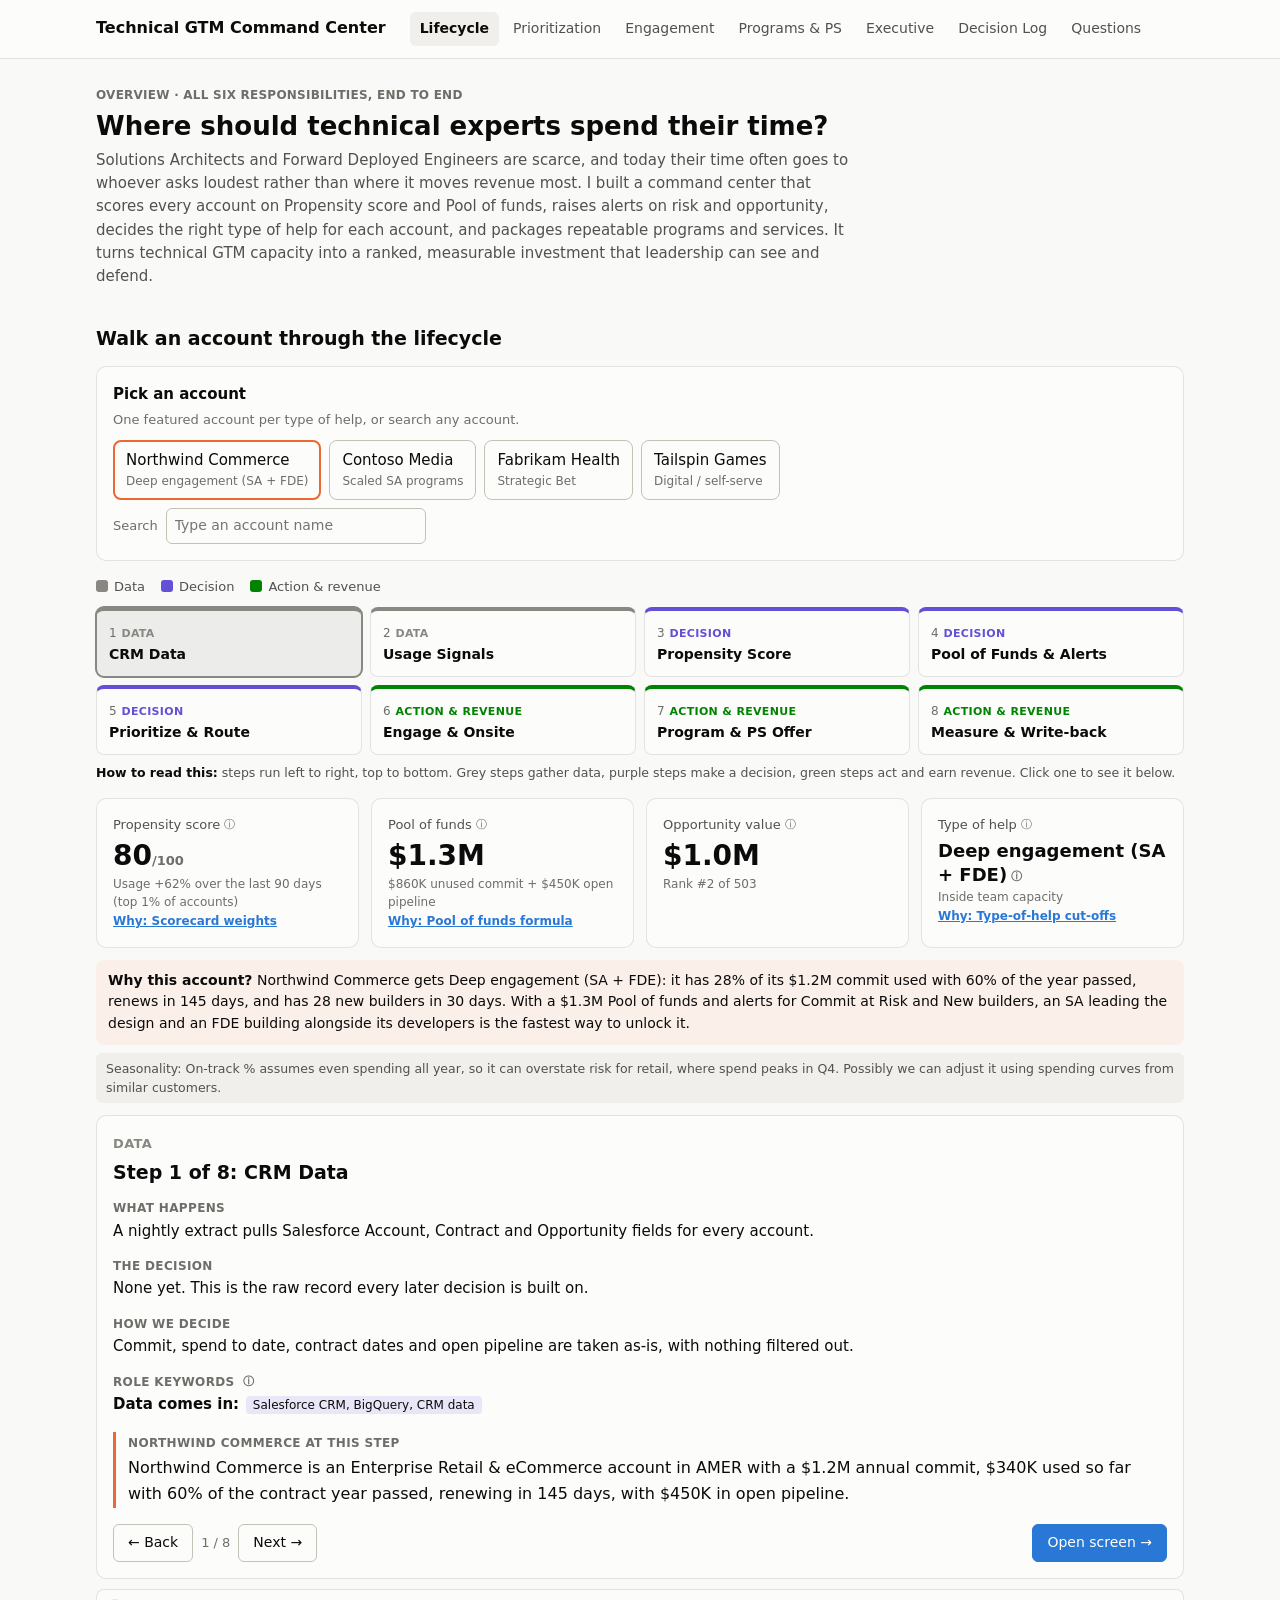
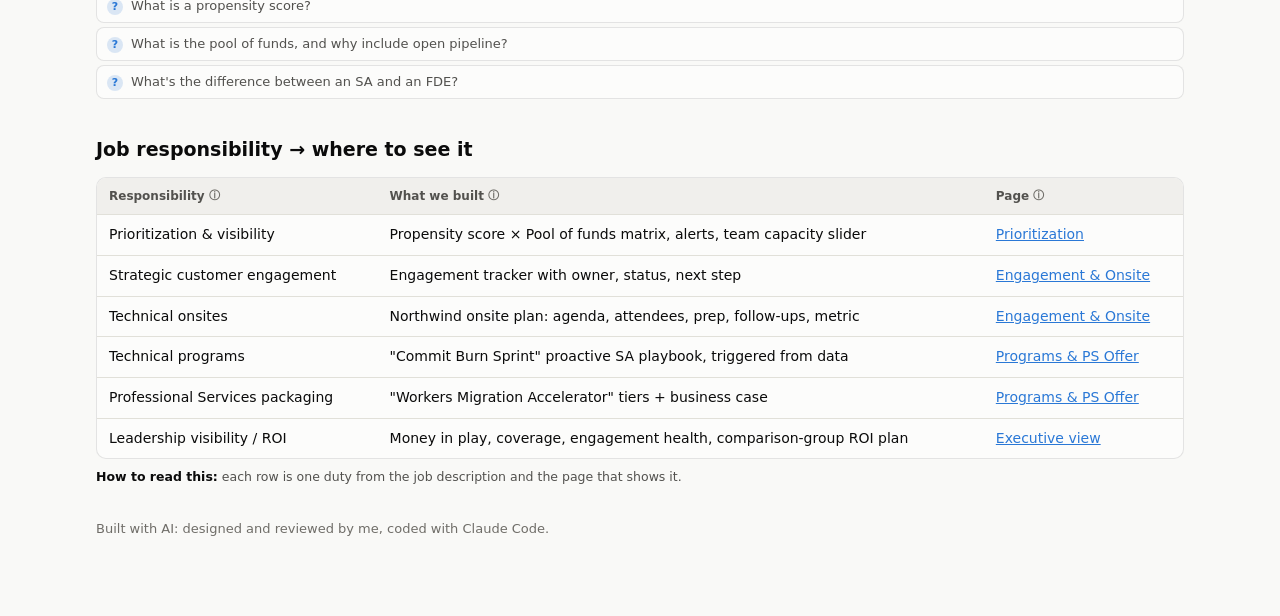
==== docs/index.html @ ac322ef3 "Add Questions page, '?' items, 'Why this account?' summaries and logged overrides - faq.json (13 ans" ====
<!doctype html>
<html lang="en">
<head>
  <meta charset="utf-8">
  <meta name="viewport" content="width=device-width, initial-scale=1">
  <title>Technical GTM Command Center</title>
  <meta name="description" content="Portfolio POC: how to decide where Solutions Architects and Forward Deployed Engineers spend time, run engagements, and prove ROI.">
  <link rel="stylesheet" href="assets/style.css">
</head>
<body>
  <header class="site-header">
    <div class="inner">
      <a class="brand" href="index.html">Technical GTM Command Center</a>
      <nav aria-label="Main" id="nav"></nav>
    </div>
  </header>

  <main>
    <span class="responsibility">Overview · all six responsibilities, end to end</span>
    <h1>Where should technical experts spend their time?</h1>
    <p class="lede">
      Solutions Architects and Forward Deployed Engineers are scarce, and today their time often goes to whoever asks loudest rather than where it moves revenue most.
      I built a command center that scores every account on Propensity score and Pool of funds, raises alerts on risk and opportunity, decides the right type of help for each account, and packages repeatable programs and services.
      It turns technical GTM capacity into a ranked, measurable investment that leadership can see and defend.
    </p>

    <h2 id="lifecycle-title">Walk an account through the lifecycle</h2>

    <!-- 1. Account picker -->
    <div class="card" style="margin-bottom:16px">
      <h3>Pick an account</h3>
      <p class="muted small" style="margin:-4px 0 10px">One featured account per type of help, or search any account.</p>
      <div class="picker" id="featured"></div>
      <div class="search-row">
        <label for="search" class="small muted">Search</label>
        <input type="search" id="search" list="account-names" placeholder="Type an account name" autocomplete="off">
        <datalist id="account-names"></datalist>
        <span class="small muted" id="search-msg" role="status"></span>
      </div>
    </div>

    <!-- 2. Lifecycle steps -->
    <div class="legend" id="legend"></div>
    <ol class="steps" id="steps" aria-labelledby="lifecycle-title"></ol>
    <p class="howto" style="margin:-8px 0 16px"><strong>How to read this:</strong> steps run left to right, top to bottom. Grey steps gather data, purple steps make a decision, green steps act and earn revenue. Click one to see it below.</p>

    <!-- 3. Metric cards + step detail -->
    <div class="grid grid-metrics" id="metrics"></div>
    <div id="why-account" style="margin-bottom:12px"></div>
    <section class="card step-panel" id="panel" aria-live="polite"></section>

    <div data-faq="propensity,pool-of-funds,sa-vs-fde"></div>

    <h2>Job responsibility → where to see it</h2>
    <div class="table-wrap">
      <table>
        <thead><tr><th><span data-term="responsibility">Responsibility</span></th><th><span data-term="built">What we built</span></th><th><span data-term="page">Page</span></th></tr></thead>
        <tbody>
          <tr><td>Prioritization &amp; visibility</td><td>Propensity score × Pool of funds matrix, alerts, team capacity slider</td><td><a href="prioritization.html">Prioritization</a></td></tr>
          <tr><td>Strategic customer engagement</td><td>Engagement tracker with owner, status, next step</td><td><a href="engagement.html">Engagement &amp; Onsite</a></td></tr>
          <tr><td>Technical onsites</td><td>Northwind onsite plan: agenda, attendees, prep, follow-ups, metric</td><td><a href="engagement.html#onsite">Engagement &amp; Onsite</a></td></tr>
          <tr><td>Technical programs</td><td>"Commit Burn Sprint" proactive SA playbook, triggered from data</td><td><a href="programs.html">Programs &amp; PS Offer</a></td></tr>
          <tr><td>Professional Services packaging</td><td>"Workers Migration Accelerator" tiers + business case</td><td><a href="programs.html#ps">Programs &amp; PS Offer</a></td></tr>
          <tr><td>Leadership visibility / ROI</td><td>Money in play, coverage, engagement health, comparison-group ROI plan</td><td><a href="executive.html">Executive view</a></td></tr>
        </tbody>
      </table>
    </div>
    <p class="howto"><strong>How to read this:</strong> each row is one duty from the job description and the page that shows it.</p>
    <p class="small muted" style="margin-top:32px">Built with AI: designed and reviewed by me, coded with Claude Code.</p>
  </main>


  <script src="assets/common.js"></script>
  <script src="assets/lifecycle.js"></script>
  <script>
    (async function () {
      const panel = document.getElementById("panel");
      let accounts, content, jd;
      try { ({ accounts, content, jd } = await GTM.init("index.html")); }
      catch (err) { GTM.showError(panel, err); return; }

      const all = accounts.accounts;
      const steps = LIFECYCLE.steps({ accounts, content });
      const featured = accounts.meta.featured.map((n) => all.find((a) => a.account_name === n));

      // ---------- State, read from and written to the URL ----------
      // ?account=<slug>&step=<1-8>. replaceState keeps the URL shareable
      // without adding a browser-history entry for every click.
      const p = GTM.params();
      let account = GTM.findAccount(all, p.get("account")) || featured[0];
      let step = Math.min(Math.max(Number(p.get("step")) || 1, 1), steps.length) - 1;

      function syncUrl() {
        history.replaceState(null, "", GTM.link("index.html", account.slug, step + 1));
        GTM.carryAccountInNav(account.slug);
      }

      // ---------- Account picker ----------
      const featuredEl = document.getElementById("featured");
      featuredEl.innerHTML = featured.map((a) =>
        `<button type="button" class="featured" data-slug="${a.slug}" aria-pressed="false">${GTM.esc(a.account_name)}<span>${GTM.esc(a.quadrant)}</span></button>`).join("");
      featuredEl.addEventListener("click", (e) => {
        const b = e.target.closest("button[data-slug]");
        if (b) selectAccount(GTM.findAccount(all, b.dataset.slug));
      });

      const search = document.getElementById("search");
      const msg = document.getElementById("search-msg");
      document.getElementById("account-names").innerHTML =
        [...all].sort((a, b) => a.account_name.localeCompare(b.account_name))
          .map((a) => `<option value="${GTM.esc(a.account_name)}"></option>`).join("");
      function trySearch() {
        const q = search.value.trim().toLowerCase();
        if (!q) { msg.textContent = ""; return; }
        const exact = all.find((a) => a.account_name.toLowerCase() === q);
        const partial = all.filter((a) => a.account_name.toLowerCase().includes(q));
        const hit = exact || (partial.length === 1 ? partial[0] : null);
        if (hit) { selectAccount(hit); search.value = ""; msg.textContent = `Showing ${hit.account_name}`; }
        else msg.textContent = partial.length ? `${partial.length} matches, keep typing or pick from the list` : "No account with that name";
      }
      search.addEventListener("change", trySearch);
      search.addEventListener("keydown", (e) => { if (e.key === "Enter") trySearch(); });

      // ---------- Step blocks + legend ----------
      document.getElementById("legend").innerHTML = Object.entries(LIFECYCLE.STEP_TYPES).map(([k, label]) =>
        `<span class="type-${k}"><span class="sw" style="background:var(--c)"></span>${label}</span>`).join("");
      const stepsEl = document.getElementById("steps");
      stepsEl.innerHTML = steps.map((s, i) => `
        <li><button type="button" class="type-${s.type}" data-i="${i}">
          <span class="num">${i + 1}</span> <span class="ty">${LIFECYCLE.STEP_TYPES[s.type]}</span>
          <span class="nm">${s.name}</span>
        </button></li>`).join("");
      stepsEl.addEventListener("click", (e) => {
        const b = e.target.closest("button[data-i]");
        if (b) { step = Number(b.dataset.i); render(); }
      });

      // JD keywords for a lifecycle step, from jd_mapping.json.
      function roleKeywords(s) {
        return s.jd.map((name) => {
          const row = jd.find((r) => r.step === name);
          return `<div style="margin:2px 0"><strong>${GTM.esc(row.step)}:</strong> ${row.jd_keywords.map((k) => `<span class="kw">${GTM.esc(k)}</span>`).join(" ")}</div>`;
        }).join("");
      }

      // ---------- Rendering ----------
      function selectAccount(a) { if (a) { account = a; render(); } }

      function render() {
        syncUrl();
        featuredEl.querySelectorAll("button").forEach((b) => b.setAttribute("aria-pressed", String(b.dataset.slug === account.slug)));
        stepsEl.querySelectorAll("button").forEach((b, i) => {
          if (i === step) b.setAttribute("aria-current", "step"); else b.removeAttribute("aria-current");
        });

        const a = account;
        const card = (label, value, sub) =>
          `<div class="card kpi"><div class="label">${label}</div><div class="value">${value}</div><div class="sub">${sub}</div></div>`;
        document.getElementById("metrics").innerHTML = [
          card(GTM.term("propensity_score"), `${a.propensity_score}<span class="muted small">/100</span>`, `${GTM.esc(a.top_reasons[0])} ${GTM.why("weights")}`),
          card(GTM.term("pool_of_funds"), GTM.usd(a.pool_of_funds), `${GTM.poolBreakdown(a)} ${GTM.why("pool-of-funds")}`),
          card(GTM.term("expected_value"), GTM.usd(a.expected_value_usd), `Rank #${a.priority_rank} of ${all.length}`),
          card(GTM.term("quadrant"), `<span style="font-size:18px;line-height:1.3;display:block">${GTM.term(a.quadrant)}</span>`, `${a.in_capacity ? "Inside team capacity" : "Outside team capacity"} ${GTM.why("quadrants")}`),
        ].join("");

        document.getElementById("why-account").innerHTML = GTM.whyThisAccountBox(a) + GTM.seasonalNote(a);

        const s = steps[step];
        const [page, hash] = s.screen;
        panel.innerHTML = `
          <span class="ty small type-${s.type}" style="color:var(--c);font-weight:600;text-transform:uppercase;letter-spacing:.03em">${LIFECYCLE.STEP_TYPES[s.type]}</span>
          <h2 style="margin-top:2px">Step ${step + 1} of ${steps.length}: ${s.name}</h2>
          <dl>
            <div><dt>What happens</dt><dd>${s.what}</dd></div>
            <div><dt>The decision</dt><dd>${s.decision}</dd></div>
            <div><dt>How we decide</dt><dd>${s.how}${s.why.map(GTM.why).join("")}</dd></div>
            <div><dt>Role keywords ${GTM.term("jd_keyword", "")}</dt><dd>${roleKeywords(s)}</dd></div>
            <div class="nw-box"><dt>${GTM.esc(a.account_name)} at this step</dt><dd><p class="sentence">${GTM.esc(s.sentence(a))}</p></dd></div>
          </dl>
          <div class="panel-actions">
            <div class="group">
              <button class="btn" type="button" id="back">← Back</button>
              <span class="muted small">${step + 1} / ${steps.length}</span>
              <button class="btn" type="button" id="next">Next →</button>
            </div>
            <a class="btn btn-primary" style="text-decoration:none" href="${GTM.link(page, a.slug, step + 1, hash)}">Open screen →</a>
          </div>`;
        // Back / Next loop around: after step 8 comes step 1.
        // The panel is redrawn, so put keyboard focus back on the pressed button.
        document.getElementById("back").onclick = () => { step = (step - 1 + steps.length) % steps.length; render(); document.getElementById("back").focus(); };
        document.getElementById("next").onclick = () => { step = (step + 1) % steps.length; render(); document.getElementById("next").focus(); };
      }

      render();
    })();
  </script>
</body>
</html>
---- docs/assets/style.css ----
/* Technical GTM Command Center — shared styles.
   Neutral palette, system font, light + dark mode. Colors are tokens so the
   charts (via common.js) and the page read from the same source. */

:root {
  color-scheme: light;
  --page: #f9f9f7;
  --surface: #fcfcfb;
  --surface-2: #f0efec;
  --text: #0b0b0b;
  --text-2: #52514e;
  --muted: #6f6d68;
  --grid: #e1e0d9;
  --axis: #c3c2b7;
  --border: rgba(11, 11, 11, 0.10);
  --accent: #2a78d6;      /* series 1: in capacity / primary actions */
  --highlight: #eb6834;   /* series 2: Northwind */
  --out: #a3a29c;         /* de-emphasized marks */
  --good: #0ca30c;
  --warning: #c98500;
  --critical: #d03b3b;
  --banner-bg: #fff4d6;
  --banner-text: #5c4300;
  --radius: 10px;
  /* Lifecycle step types: grey = data, purple = decision, green = action & revenue */
  --type-data: #898781;
  --type-decision: #6250d6;
  --type-action: #008300;
  --series-2: #1baf7a;     /* second chart series (executive stacked bar) */
  --font: system-ui, -apple-system, "Segoe UI", sans-serif;
}
@media (prefers-color-scheme: dark) {
  :root:not([data-theme="light"]) {
    color-scheme: dark;
    --page: #0d0d0d;
    --surface: #1a1a19;
    --surface-2: #232321;
    --text: #f0efec;
    --text-2: #c3c2b7;
    --muted: #9a9890;
    --grid: #2c2c2a;
    --axis: #383835;
    --border: rgba(255, 255, 255, 0.10);
    --accent: #3987e5;
    --highlight: #d95926;
    --out: #5d5c57;
    --warning: #fab219;
    --banner-bg: #3a2e0a;
    --banner-text: #f5dc9a;
    --type-decision: #9085e9;
    --type-action: #0ca30c;
  --series-2: #199e70;
  }
}
:root[data-theme="dark"] {
  color-scheme: dark;
  --page: #0d0d0d;
  --surface: #1a1a19;
  --surface-2: #232321;
  --text: #f0efec;
  --text-2: #c3c2b7;
  --muted: #9a9890;
  --grid: #2c2c2a;
  --axis: #383835;
  --border: rgba(255, 255, 255, 0.10);
  --accent: #3987e5;
  --highlight: #d95926;
  --out: #5d5c57;
  --warning: #fab219;
  --banner-bg: #3a2e0a;
  --banner-text: #f5dc9a;
  --type-decision: #9085e9;
  --type-action: #0ca30c;
  --series-2: #199e70;
}

* { box-sizing: border-box; }
html { -webkit-text-size-adjust: 100%; }
body {
  margin: 0;
  background: var(--page);
  color: var(--text);
  font: 15px/1.55 var(--font);
}
a { color: var(--accent); }

/* Disclaimer banner — required on every page. */
.banner {
  background: var(--banner-bg);
  color: var(--banner-text);
  text-align: center;
  font-size: 13px;
  font-weight: 600;
  padding: 6px 16px;
}

/* Header + nav */
.site-header {
  background: var(--surface);
  border-bottom: 1px solid var(--border);
}
.site-header .inner {
  max-width: 1120px;
  margin: 0 auto;
  padding: 12px 16px;
  display: flex;
  flex-wrap: wrap;
  align-items: center;
  gap: 8px 24px;
}
.brand { font-weight: 700; font-size: 16px; color: var(--text); text-decoration: none; }
nav ul { list-style: none; display: flex; flex-wrap: wrap; gap: 4px; margin: 0; padding: 0; }
nav a {
  display: block;
  padding: 6px 10px;
  border-radius: 6px;
  color: var(--text-2);
  text-decoration: none;
  font-size: 14px;
}
nav a:hover { background: var(--surface-2); color: var(--text); }
nav a[aria-current="page"] { background: var(--surface-2); color: var(--text); font-weight: 600; }

main { max-width: 1120px; margin: 0 auto; padding: 24px 16px 64px; }
h1 { font-size: 26px; line-height: 1.25; margin: 0 0 6px; }
h2 { font-size: 19px; margin: 36px 0 12px; }
h3 { font-size: 15px; margin: 0 0 8px; }
.lede { color: var(--text-2); margin: 0 0 24px; max-width: 760px; }
.responsibility {
  display: inline-block;
  font-size: 12px;
  font-weight: 600;
  letter-spacing: .02em;
  text-transform: uppercase;
  color: var(--muted);
  margin-bottom: 6px;
}
.muted { color: var(--muted); }
.small { font-size: 13px; }

/* Cards */
.card {
  background: var(--surface);
  border: 1px solid var(--border);
  border-radius: var(--radius);
  padding: 16px;
}
.grid { display: grid; gap: 12px; }
.grid-4 { grid-template-columns: repeat(auto-fit, minmax(min(200px, 100%), 1fr)); }
.grid-2 { grid-template-columns: repeat(auto-fit, minmax(min(300px, 100%), 1fr)); }
.grid-3 { grid-template-columns: repeat(auto-fit, minmax(min(220px, 100%), 1fr)); }
/* Lifecycle metric cards: 4 across on desktop, 2×2 on phones */
.grid-metrics { grid-template-columns: repeat(auto-fit, minmax(min(150px, 100%), 1fr)); }

.kpi .label { font-size: 13px; color: var(--text-2); }
.kpi .value { font-size: 28px; font-weight: 700; line-height: 1.2; margin: 4px 0 2px; }
.kpi .sub { font-size: 12px; color: var(--muted); }

/* Tables: wrapper scrolls sideways on phones so the page never does. */
.table-wrap { overflow-x: auto; border: 1px solid var(--border); border-radius: var(--radius); background: var(--surface); }
table { width: 100%; border-collapse: collapse; font-size: 14px; }
th, td { text-align: left; padding: 9px 12px; border-bottom: 1px solid var(--grid); vertical-align: top; }
th { font-size: 12px; font-weight: 600; color: var(--text-2); background: var(--surface-2); white-space: nowrap; }
tbody tr:last-child td { border-bottom: 0; }
td.num, th.num { text-align: right; font-variant-numeric: tabular-nums; white-space: nowrap; }
tr.is-selected td { background: color-mix(in srgb, var(--highlight) 10%, transparent); }
tfoot td { font-weight: 700; background: var(--surface-2); }

/* Chips for flags, quadrants, status */
.chip {
  display: inline-flex;
  align-items: center;
  gap: 4px;
  font-size: 12px;
  line-height: 1.4;
  padding: 1px 8px;
  border-radius: 999px;
  border: 1px solid var(--border);
  background: var(--surface-2);
  color: var(--text-2);
  white-space: nowrap;
  margin: 1px 2px 1px 0;
}
.status { font-weight: 600; color: var(--text); }
.status .dot { width: 9px; height: 9px; border-radius: 50%; display: inline-block; }
.status-green .dot { background: var(--good); }
.status-yellow .dot { background: var(--warning); border-radius: 2px; transform: rotate(45deg); width: 8px; height: 8px; }
.status-red .dot { background: var(--critical); border-radius: 1px; }

.reasons { margin: 0; padding-left: 16px; font-size: 12.5px; color: var(--text-2); min-width: 260px; }

/* Controls */
.controls { display: flex; flex-wrap: wrap; gap: 12px 20px; align-items: center; margin: 0 0 12px; }
.controls label { font-size: 13px; color: var(--text-2); display: flex; align-items: center; gap: 8px; }
select, input[type="search"] {
  font: inherit; font-size: 14px; padding: 6px 8px; border-radius: 6px;
  border: 1px solid var(--axis); background: var(--surface); color: var(--text);
}
input[type="range"] { width: 160px; max-width: 100%; accent-color: var(--accent); }
.btn {
  font: inherit; font-size: 14px; padding: 7px 14px; border-radius: 6px; cursor: pointer;
  border: 1px solid var(--axis); background: var(--surface); color: var(--text);
}
.btn:hover:not(:disabled) { background: var(--surface-2); }
.btn:disabled { opacity: .45; cursor: default; }
.btn-primary { background: var(--accent); border-color: var(--accent); color: #fff; }
.btn-primary:hover:not(:disabled) { background: var(--accent); filter: brightness(1.08); }

.chart { width: 100%; height: 460px; }

/* Guided tour flowchart */
.flow { list-style: none; margin: 0 0 16px; padding: 0; display: flex; flex-wrap: wrap; gap: 8px; align-items: center; }
.flow li { display: flex; align-items: center; gap: 8px; }
.flow li:not(:last-child)::after { content: "→"; color: var(--muted); }
.flow button {
  font: inherit; font-size: 13px; font-weight: 600; cursor: pointer;
  padding: 8px 12px; border-radius: 8px;
  border: 1px solid var(--axis); background: var(--surface); color: var(--text-2);
}
.flow button:hover { color: var(--text); border-color: var(--text-2); }
.flow button[aria-current="step"] { background: var(--accent); border-color: var(--accent); color: #fff; }
.flow .n { opacity: .7; margin-right: 4px; }
.step-panel h2 { margin-top: 0; }
.step-panel dl { margin: 0; display: grid; gap: 14px; }
.step-panel dt { font-size: 12px; font-weight: 600; text-transform: uppercase; letter-spacing: .03em; color: var(--muted); }
.step-panel dd { margin: 2px 0 0; }
.nw-box { border-left: 3px solid var(--highlight); padding: 2px 0 2px 12px; }
.step-nav { display: flex; justify-content: space-between; align-items: center; margin-top: 16px; gap: 12px; }

ul.tight, ol.tight { margin: 0; padding-left: 20px; }
ul.tight li, ol.tight li { margin: 3px 0; }
.metric { border-left: 3px solid var(--good); padding-left: 12px; }

/* Selected account callout + back link (cross-page state) */
.back-link { margin: -8px 0 12px; }
.callout { border-left: 3px solid var(--highlight); }
.callout h3 { margin-bottom: 4px; }
.facts { display: grid; grid-template-columns: repeat(auto-fit, minmax(min(150px, 100%), 1fr)); gap: 10px 16px; margin: 12px 0 0; }
.facts dt { font-size: 12px; color: var(--muted); }
.facts dd { margin: 0; font-weight: 600; font-variant-numeric: tabular-nums; }

/* Lifecycle: account picker */
.picker { display: flex; flex-wrap: wrap; gap: 8px; align-items: stretch; margin-bottom: 8px; }
.picker .featured {
  font: inherit; text-align: left; cursor: pointer; padding: 8px 12px; border-radius: 8px;
  border: 1px solid var(--axis); background: var(--surface); color: var(--text); min-width: 0;
}
.picker .featured span { display: block; font-size: 12px; color: var(--muted); }
.picker .featured:hover { border-color: var(--text-2); }
.picker .featured[aria-pressed="true"] { border: 2px solid var(--highlight); padding: 7px 11px; }
.search-row { display: flex; flex-wrap: wrap; gap: 8px; align-items: center; }
.search-row input { width: 260px; max-width: 100%; }

/* Lifecycle: step blocks */
.legend { display: flex; flex-wrap: wrap; gap: 6px 16px; font-size: 13px; color: var(--text-2); margin: 0 0 10px; }
.legend .sw { display: inline-block; width: 12px; height: 12px; border-radius: 3px; margin-right: 6px; vertical-align: -1px; }
.steps { list-style: none; margin: 0 0 16px; padding: 0; display: grid; grid-template-columns: repeat(4, minmax(0, 1fr)); gap: 8px; }
.steps button {
  width: 100%; height: 100%; font: inherit; text-align: left; cursor: pointer;
  padding: 10px 12px; border-radius: 8px; background: var(--surface); color: var(--text);
  border: 1px solid var(--border); border-top: 4px solid var(--c);
}
.steps button:hover { background: var(--surface-2); }
.steps button[aria-current="step"] { background: color-mix(in srgb, var(--c) 14%, var(--surface)); outline: 2px solid var(--c); outline-offset: -1px; }
.steps .num { font-size: 12px; color: var(--muted); }
.steps .nm { display: block; font-weight: 600; font-size: 14px; }
.steps .ty { font-size: 11px; font-weight: 600; text-transform: uppercase; letter-spacing: .03em; color: var(--c); }
.type-data { --c: var(--type-data); }
.type-decision { --c: var(--type-decision); }
.type-action { --c: var(--type-action); }
.sentence { font-size: 16px; line-height: 1.6; margin: 0; }
.panel-actions { display: flex; flex-wrap: wrap; gap: 8px; align-items: center; justify-content: space-between; margin-top: 16px; }
.panel-actions .group { display: flex; gap: 8px; align-items: center; }
@media (max-width: 700px) { .steps { grid-template-columns: repeat(2, minmax(0, 1fr)); } }

/* JD keyword pill (Lifecycle panel, Methodology mapping table) */
.kw {
  display: inline-block; font-size: 12px; line-height: 1.5; padding: 0 7px; border-radius: 4px;
  background: color-mix(in srgb, var(--type-decision) 12%, transparent); color: var(--text); margin: 1px 2px;
}

/* Glossary tooltips */
.term { white-space: nowrap; }
/* Long names (e.g. "Deep engagement (SA + FDE)") must wrap inside cards rather than overflow. */
.kpi .value .term, .kpi .label .term, .facts dd .term { white-space: normal; }
.kpi .value { overflow-wrap: anywhere; }
.kpi .sub .why { white-space: normal; display: inline-block; margin-left: 0; }
.info {
  font: inherit; font-size: 11px; line-height: 1; cursor: help; background: none; border: 0;
  color: var(--muted); padding: 2px 3px; margin-left: 1px; vertical-align: 1px; border-radius: 4px;
}
.info:hover, .info:focus-visible { color: var(--accent); }
.info:focus-visible { outline: 2px solid var(--accent); }
#tip {
  position: fixed; z-index: 50; max-width: 280px; padding: 8px 10px; border-radius: 8px;
  background: var(--text); color: var(--page); font-size: 12.5px; line-height: 1.45;
  box-shadow: 0 4px 16px rgba(0,0,0,.18); pointer-events: none; white-space: normal; text-transform: none; letter-spacing: 0; font-weight: 400;
}

/* "How to read this" captions and "Why?" links */
.howto { font-size: 12.5px; color: var(--text-2); margin: 8px 0 0; }
.howto strong { color: var(--text); font-weight: 600; }
.why { font-size: 12px; font-weight: 600; margin-left: 6px; white-space: nowrap; }
.breakdown { display: block; font-size: 11.5px; color: var(--muted); font-weight: 400; white-space: nowrap; }
.facts .breakdown, .kpi .breakdown { white-space: normal; }

/* Decision log: highlight the entry a "Why?" link points to */
article:target { outline: 2px solid var(--accent); outline-offset: 2px; }

.note { font-size: 12.5px; color: var(--text-2); background: var(--surface-2); border-radius: 6px; padding: 6px 10px; margin: 8px 0 0; }

/* Small "?" questions next to charts and tables */
.faq-mini { margin: 10px 0 0; display: grid; gap: 4px; }
.faq-mini details { font-size: 13px; border: 1px solid var(--border); border-radius: 8px; background: var(--surface); }
.faq-mini summary { cursor: pointer; padding: 6px 10px; color: var(--text-2); list-style: none; display: flex; gap: 8px; align-items: baseline; }
.faq-mini summary::-webkit-details-marker { display: none; }
.faq-mini summary:hover { color: var(--text); }
.faq-mini details[open] summary { color: var(--text); font-weight: 600; }
.faq-mini p { margin: 0; padding: 0 10px 8px 34px; color: var(--text-2); line-height: 1.5; }
.q-mark {
  flex: none; width: 16px; height: 16px; border-radius: 50%; font-size: 11px; font-weight: 700; line-height: 16px; text-align: center;
  background: color-mix(in srgb, var(--accent) 16%, transparent); color: var(--accent);
}
.why-account { margin: 12px 0 0; padding: 10px 12px; border-radius: 8px; background: color-mix(in srgb, var(--highlight) 9%, var(--surface)); font-size: 14px; line-height: 1.55; }

/* Questions page */
.faq-group h2 { margin-top: 28px; }
.faq-full details { border: 1px solid var(--border); border-radius: 8px; background: var(--surface); margin-bottom: 6px; }
.faq-full summary { cursor: pointer; padding: 10px 14px; font-weight: 600; }
.faq-full details > div { padding: 0 14px 12px; color: var(--text-2); }
.faq-full details:target { outline: 2px solid var(--accent); }

footer { max-width: 1120px; margin: 0 auto; padding: 0 16px 32px; font-size: 12px; color: var(--muted); }

@media (max-width: 600px) {
  h1 { font-size: 22px; }
  .chart { height: 380px; }
  .kpi .value { font-size: 24px; }
}
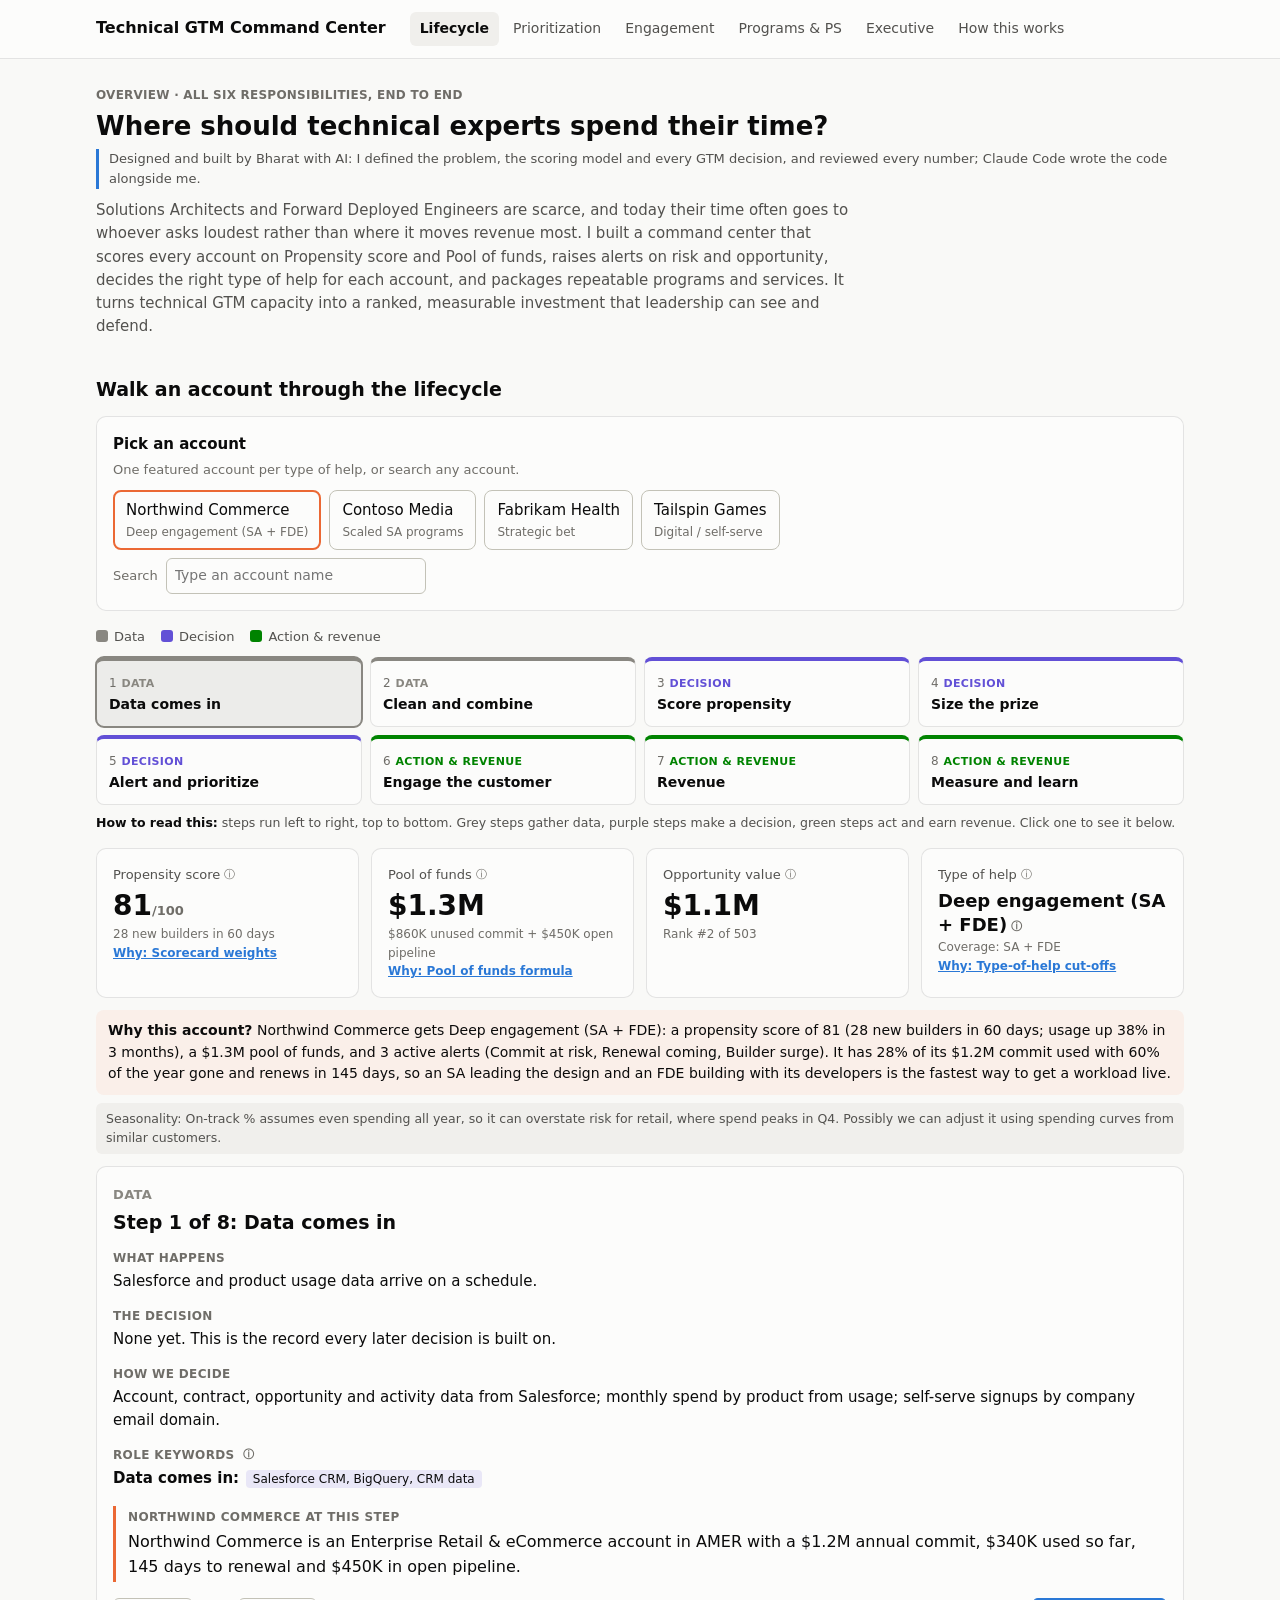
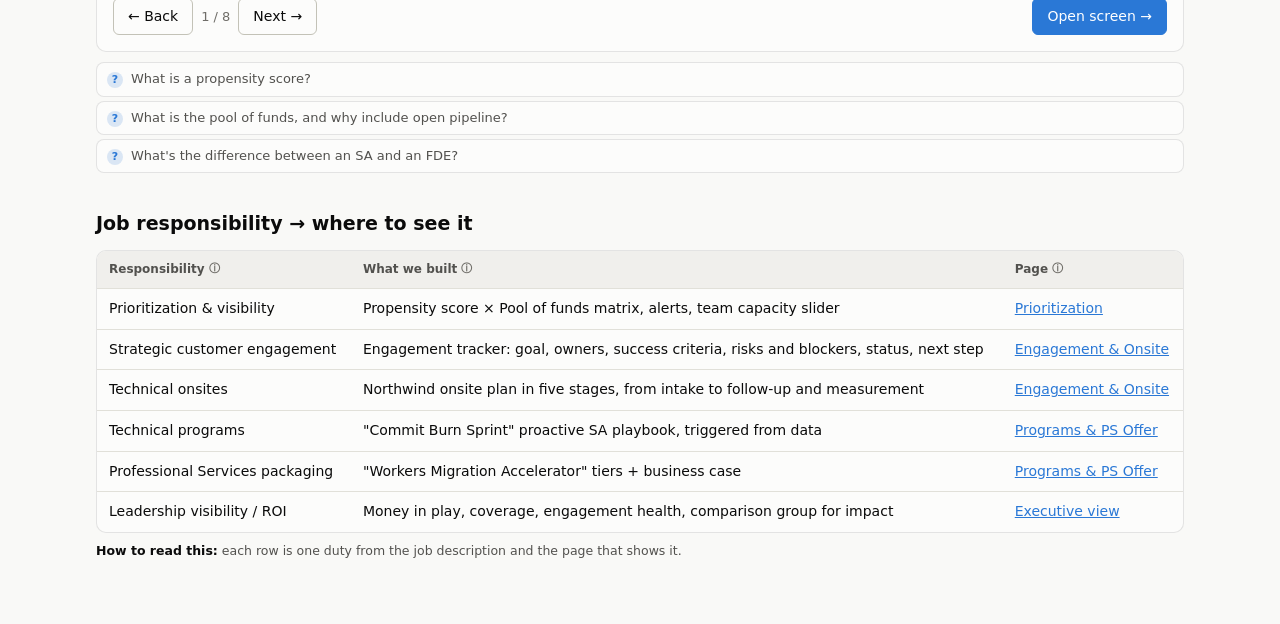
==== commit 7732e916: "Rebuild to the 'How this works' model; replace Decision Log with How this works page - Raw data as S" ====
--- a/docs/index.html
+++ b/docs/index.html
@@ -18,6 +18,7 @@
   <main>
     <span class="responsibility">Overview · all six responsibilities, end to end</span>
     <h1>Where should technical experts spend their time?</h1>
+    <p class="built-by">Designed and built by Bharat with AI: I defined the problem, the scoring model and every GTM decision, and reviewed every number; Claude Code wrote the code alongside me.</p>
     <p class="lede">
       Solutions Architects and Forward Deployed Engineers are scarce, and today their time often goes to whoever asks loudest rather than where it moves revenue most.
       I built a command center that scores every account on Propensity score and Pool of funds, raises alerts on risk and opportunity, decides the right type of help for each account, and packages repeatable programs and services.
@@ -57,16 +58,15 @@
         <thead><tr><th><span data-term="responsibility">Responsibility</span></th><th><span data-term="built">What we built</span></th><th><span data-term="page">Page</span></th></tr></thead>
         <tbody>
           <tr><td>Prioritization &amp; visibility</td><td>Propensity score × Pool of funds matrix, alerts, team capacity slider</td><td><a href="prioritization.html">Prioritization</a></td></tr>
-          <tr><td>Strategic customer engagement</td><td>Engagement tracker with owner, status, next step</td><td><a href="engagement.html">Engagement &amp; Onsite</a></td></tr>
-          <tr><td>Technical onsites</td><td>Northwind onsite plan: agenda, attendees, prep, follow-ups, metric</td><td><a href="engagement.html#onsite">Engagement &amp; Onsite</a></td></tr>
+          <tr><td>Strategic customer engagement</td><td>Engagement tracker: goal, owners, success criteria, risks and blockers, status, next step</td><td><a href="engagement.html">Engagement &amp; Onsite</a></td></tr>
+          <tr><td>Technical onsites</td><td>Northwind onsite plan in five stages, from intake to follow-up and measurement</td><td><a href="engagement.html#onsite">Engagement &amp; Onsite</a></td></tr>
           <tr><td>Technical programs</td><td>"Commit Burn Sprint" proactive SA playbook, triggered from data</td><td><a href="programs.html">Programs &amp; PS Offer</a></td></tr>
           <tr><td>Professional Services packaging</td><td>"Workers Migration Accelerator" tiers + business case</td><td><a href="programs.html#ps">Programs &amp; PS Offer</a></td></tr>
-          <tr><td>Leadership visibility / ROI</td><td>Money in play, coverage, engagement health, comparison-group ROI plan</td><td><a href="executive.html">Executive view</a></td></tr>
+          <tr><td>Leadership visibility / ROI</td><td>Money in play, coverage, engagement health, comparison group for impact</td><td><a href="executive.html">Executive view</a></td></tr>
         </tbody>
       </table>
     </div>
     <p class="howto"><strong>How to read this:</strong> each row is one duty from the job description and the page that shows it.</p>
-    <p class="small muted" style="margin-top:32px">Built with AI: designed and reviewed by me, coded with Claude Code.</p>
   </main>
 
 
@@ -160,7 +160,7 @@
           card(GTM.term("propensity_score"), `${a.propensity_score}<span class="muted small">/100</span>`, `${GTM.esc(a.top_reasons[0])} ${GTM.why("weights")}`),
           card(GTM.term("pool_of_funds"), GTM.usd(a.pool_of_funds), `${GTM.poolBreakdown(a)} ${GTM.why("pool-of-funds")}`),
           card(GTM.term("expected_value"), GTM.usd(a.expected_value_usd), `Rank #${a.priority_rank} of ${all.length}`),
-          card(GTM.term("quadrant"), `<span style="font-size:18px;line-height:1.3;display:block">${GTM.term(a.quadrant)}</span>`, `${a.in_capacity ? "Inside team capacity" : "Outside team capacity"} ${GTM.why("quadrants")}`),
+          card(GTM.term("quadrant"), `<span style="font-size:18px;line-height:1.3;display:block">${GTM.term(a.quadrant)}</span>`, `Coverage: ${a.coverage} ${GTM.why("quadrants")}`),
         ].join("");
 
         document.getElementById("why-account").innerHTML = GTM.whyThisAccountBox(a) + GTM.seasonalNote(a);
--- a/docs/assets/style.css
+++ b/docs/assets/style.css
@@ -330,6 +330,31 @@
 .faq-full details > div { padding: 0 14px 12px; color: var(--text-2); }
 .faq-full details:target { outline: 2px solid var(--accent); }
 
+.built-by { font-size: 13px; color: var(--text-2); margin: 0 0 10px; padding-left: 10px; border-left: 3px solid var(--accent); }
+
+/* "How this works" long-form page */
+.doc-layout { display: grid; grid-template-columns: 230px minmax(0, 1fr); gap: 32px; align-items: start; }
+.toc { position: sticky; top: 16px; max-height: calc(100vh - 32px); overflow-y: auto; font-size: 13px; }
+.toc summary { font-weight: 700; cursor: pointer; margin-bottom: 6px; }
+.toc ol { margin: 0; padding-left: 20px; }
+.toc li { margin: 4px 0; }
+.toc a { color: var(--text-2); text-decoration: none; }
+.toc a:hover { color: var(--accent); text-decoration: underline; }
+.doc { max-width: 780px; min-width: 0; }
+.doc section { padding-top: 8px; margin-bottom: 36px; scroll-margin-top: 12px; }
+.doc h2 { margin-top: 12px; font-size: 22px; }
+.doc h3 { font-size: 15px; margin: 18px 0 6px; }
+.doc p, .doc li { line-height: 1.65; }
+.doc .table-wrap { margin: 10px 0 14px; }
+.formula { font-family: ui-monospace, SFMono-Regular, Menlo, monospace; font-size: 13.5px; background: var(--surface-2); border-radius: 6px; padding: 8px 12px; overflow-x: auto; }
+.back-top { display: inline-block; font-size: 12px; margin-top: 4px; }
+.flowsteps { padding-left: 22px; }
+.flowsteps li { margin: 6px 0; padding-left: 8px; border-left: 3px solid var(--c); }
+@media (max-width: 900px) {
+  .doc-layout { grid-template-columns: 1fr; gap: 12px; }
+  .toc { position: static; max-height: none; border: 1px solid var(--border); border-radius: var(--radius); padding: 10px 12px; background: var(--surface); }
+}
+
 footer { max-width: 1120px; margin: 0 auto; padding: 0 16px 32px; font-size: 12px; color: var(--muted); }
 
 @media (max-width: 600px) {
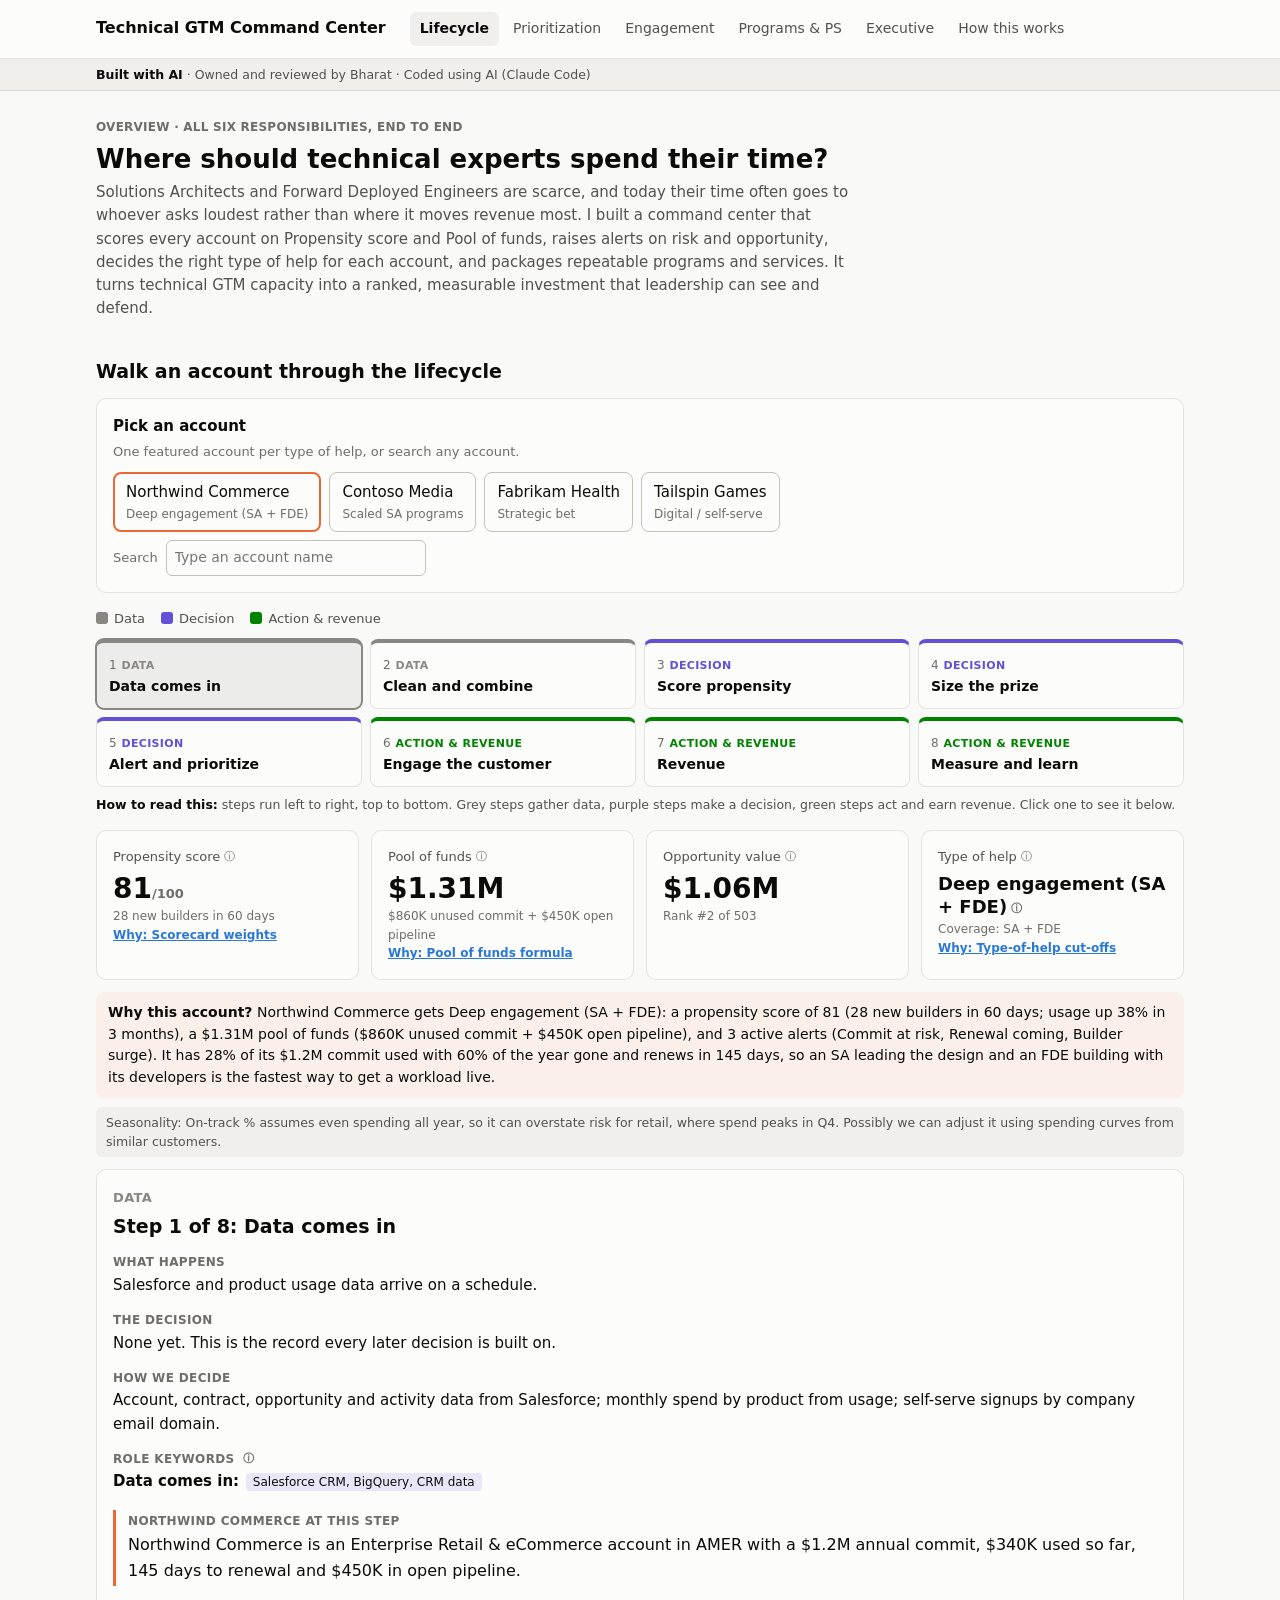
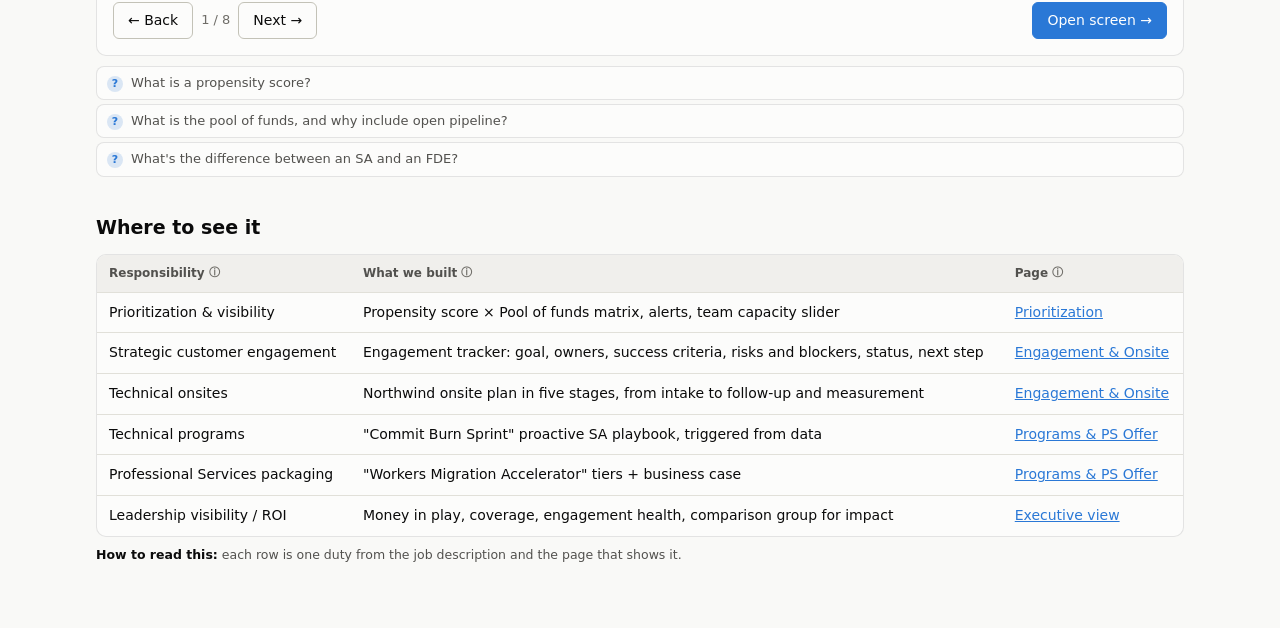
==== commit c4a0bee5: "Add 'Built with AI' ownership bar to every page; rename heading to 'Where to see it' Co-Authored-By:" ====
--- a/docs/index.html
+++ b/docs/index.html
@@ -18,7 +18,6 @@
   <main>
     <span class="responsibility">Overview · all six responsibilities, end to end</span>
     <h1>Where should technical experts spend their time?</h1>
-    <p class="built-by">Designed and built by Bharat with AI: I defined the problem, the scoring model and every GTM decision, and reviewed every number; Claude Code wrote the code alongside me.</p>
     <p class="lede">
       Solutions Architects and Forward Deployed Engineers are scarce, and today their time often goes to whoever asks loudest rather than where it moves revenue most.
       I built a command center that scores every account on Propensity score and Pool of funds, raises alerts on risk and opportunity, decides the right type of help for each account, and packages repeatable programs and services.
@@ -52,7 +51,7 @@
 
     <div data-faq="propensity,pool-of-funds,sa-vs-fde"></div>
 
-    <h2>Job responsibility → where to see it</h2>
+    <h2>Where to see it</h2>
     <div class="table-wrap">
       <table>
         <thead><tr><th><span data-term="responsibility">Responsibility</span></th><th><span data-term="built">What we built</span></th><th><span data-term="page">Page</span></th></tr></thead>
--- a/docs/assets/style.css
+++ b/docs/assets/style.css
@@ -330,7 +330,9 @@
 .faq-full details > div { padding: 0 14px 12px; color: var(--text-2); }
 .faq-full details:target { outline: 2px solid var(--accent); }
 
-.built-by { font-size: 13px; color: var(--text-2); margin: 0 0 10px; padding-left: 10px; border-left: 3px solid var(--accent); }
+.credit-bar { background: var(--surface-2); border-bottom: 1px solid var(--border); font-size: 12.5px; color: var(--text-2); }
+.credit-bar .inner { max-width: 1120px; margin: 0 auto; padding: 6px 16px; }
+.credit-bar strong { color: var(--text); }
 
 /* "How this works" long-form page */
 .doc-layout { display: grid; grid-template-columns: 230px minmax(0, 1fr); gap: 32px; align-items: start; }
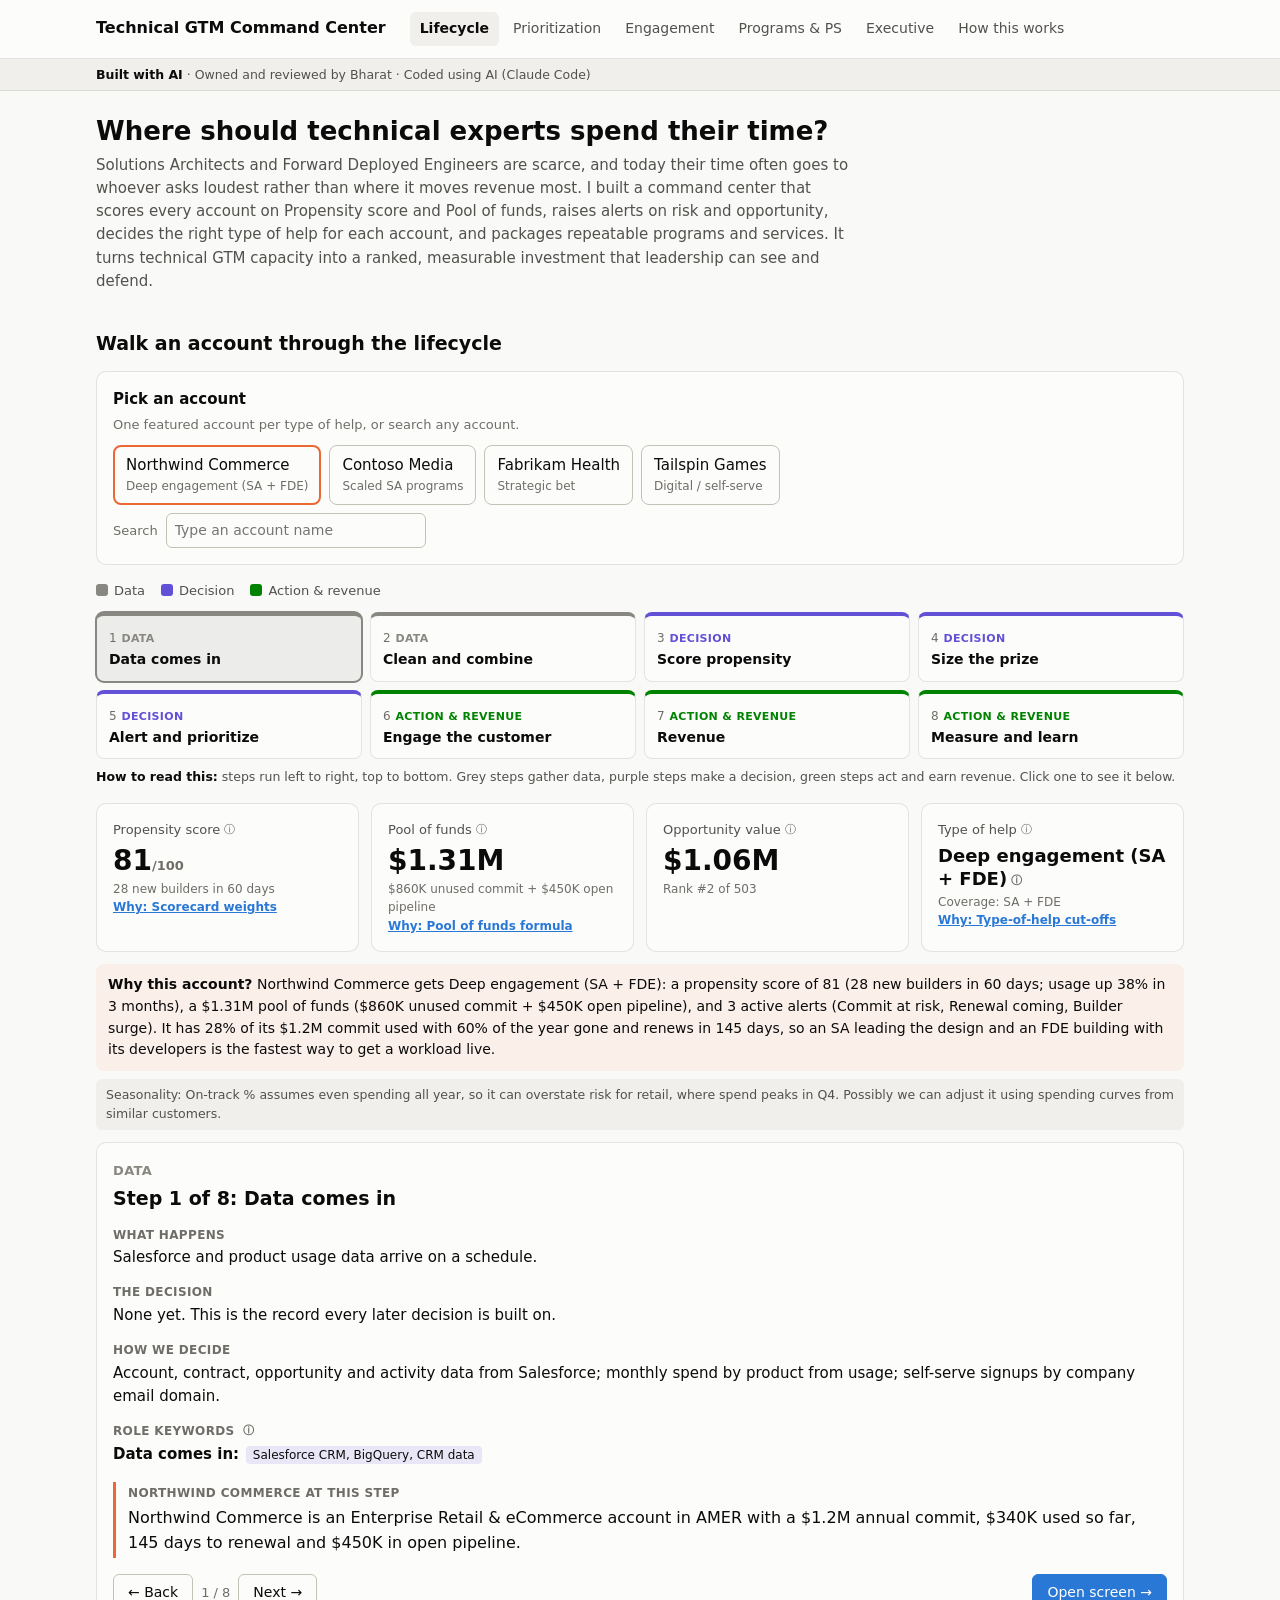
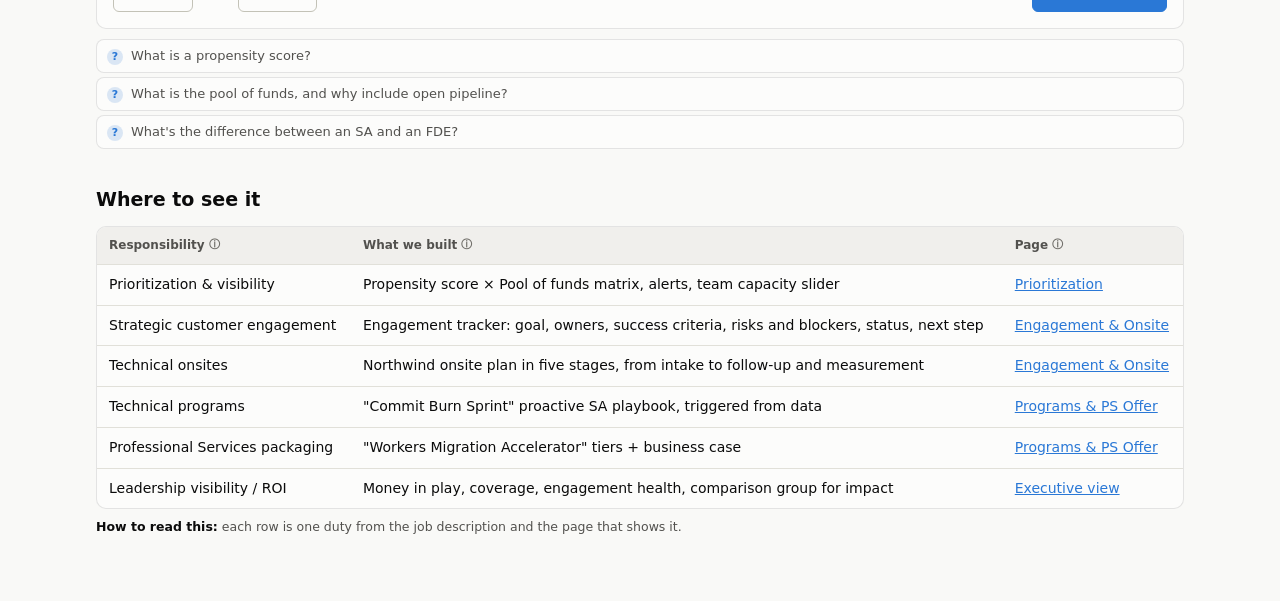
==== commit 40749db5: "Remove 'Overview' label from the Lifecycle page Co-Authored-By: Claude Opus 5.5 (1M context) <norepl" ====
--- a/docs/index.html
+++ b/docs/index.html
@@ -16,7 +16,6 @@
   </header>
 
   <main>
-    <span class="responsibility">Overview · all six responsibilities, end to end</span>
     <h1>Where should technical experts spend their time?</h1>
     <p class="lede">
       Solutions Architects and Forward Deployed Engineers are scarce, and today their time often goes to whoever asks loudest rather than where it moves revenue most.
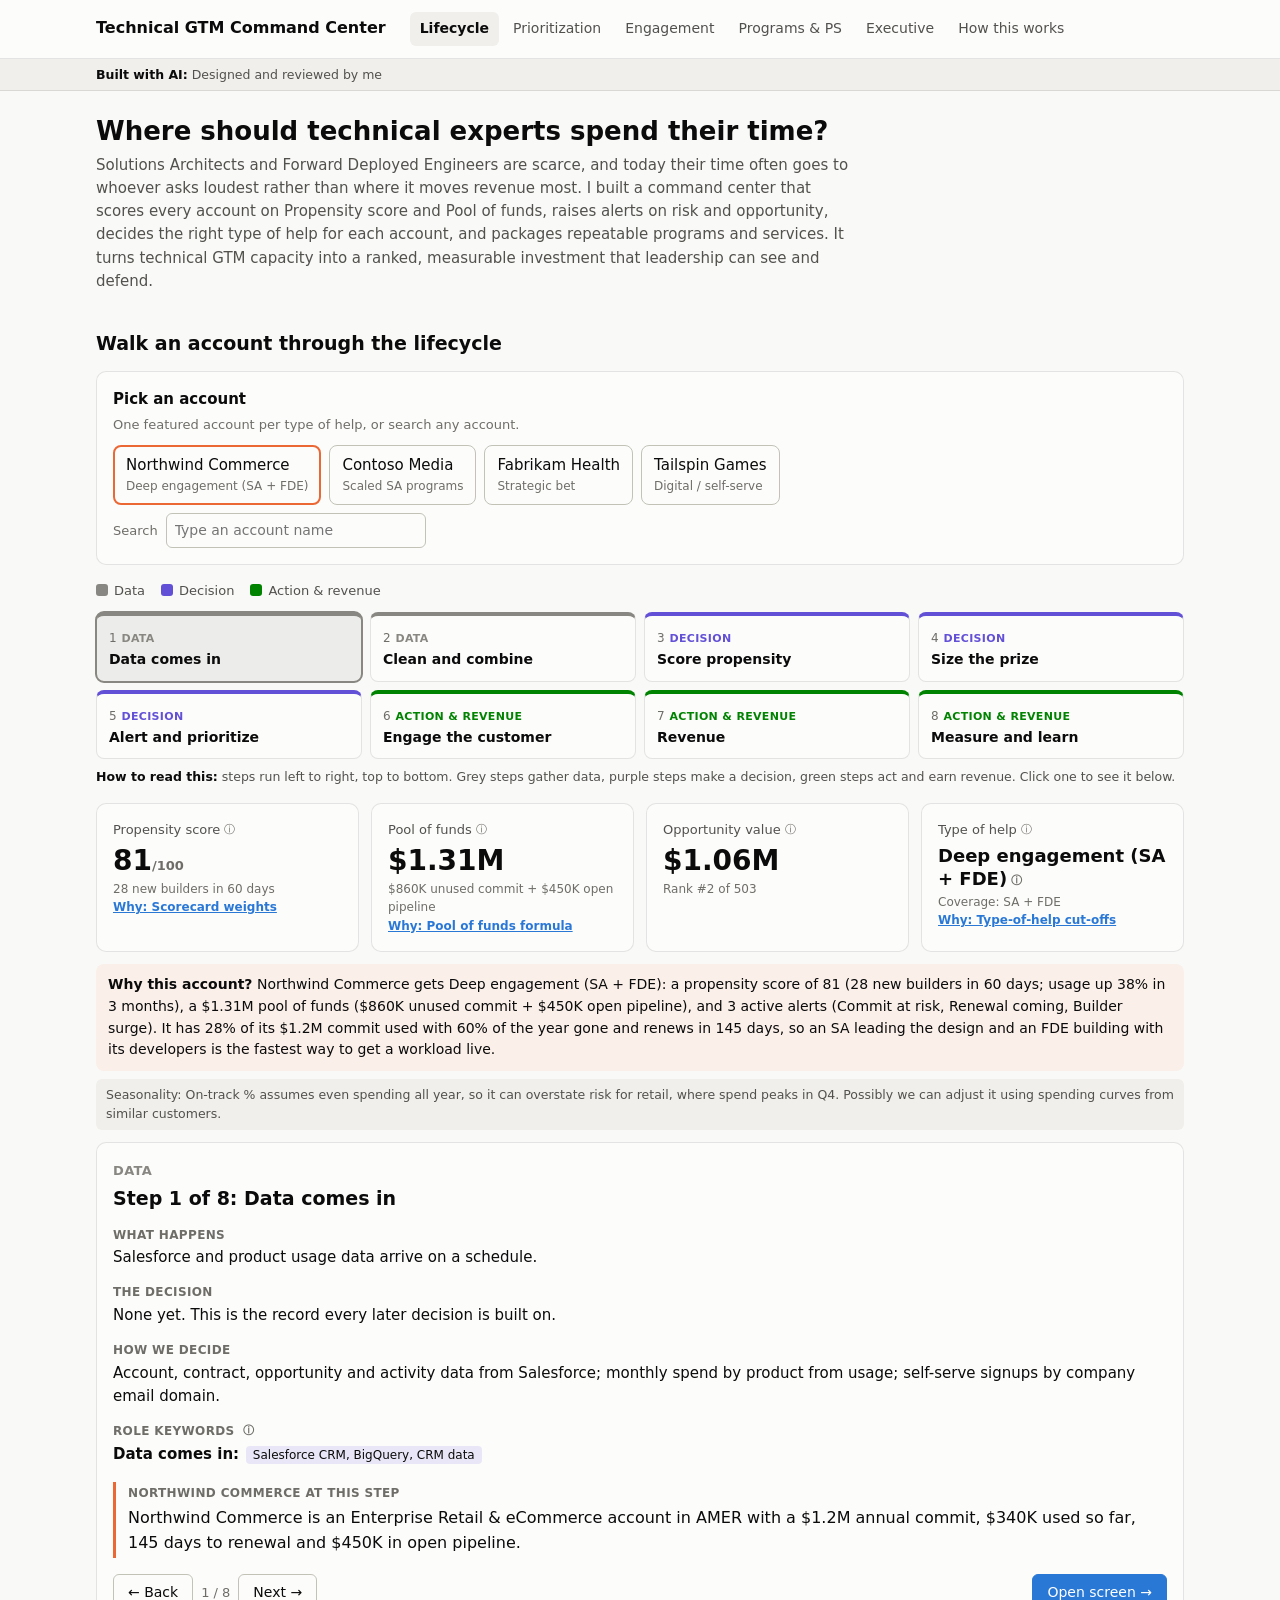
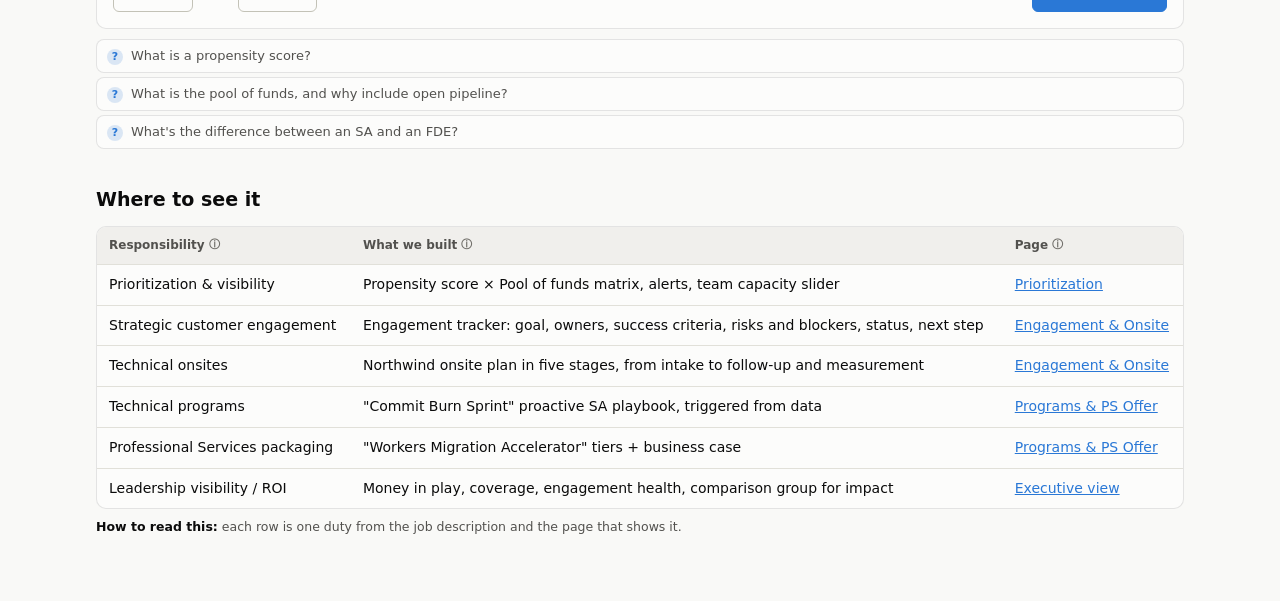
==== commit 00845d47: "Credit bar: 'Built with AI: Designed and reviewed by me'; version tags on CSS/JS; tidy agenda times " ====
--- a/docs/index.html
+++ b/docs/index.html
@@ -5,7 +5,7 @@
   <meta name="viewport" content="width=device-width, initial-scale=1">
   <title>Technical GTM Command Center</title>
   <meta name="description" content="Portfolio POC: how to decide where Solutions Architects and Forward Deployed Engineers spend time, run engagements, and prove ROI.">
-  <link rel="stylesheet" href="assets/style.css">
+  <link rel="stylesheet" href="assets/style.css?v=20261011">
 </head>
 <body>
   <header class="site-header">
@@ -68,8 +68,8 @@
   </main>
 
 
-  <script src="assets/common.js"></script>
-  <script src="assets/lifecycle.js"></script>
+  <script src="assets/common.js?v=20261011"></script>
+  <script src="assets/lifecycle.js?v=20261011"></script>
   <script>
     (async function () {
       const panel = document.getElementById("panel");
